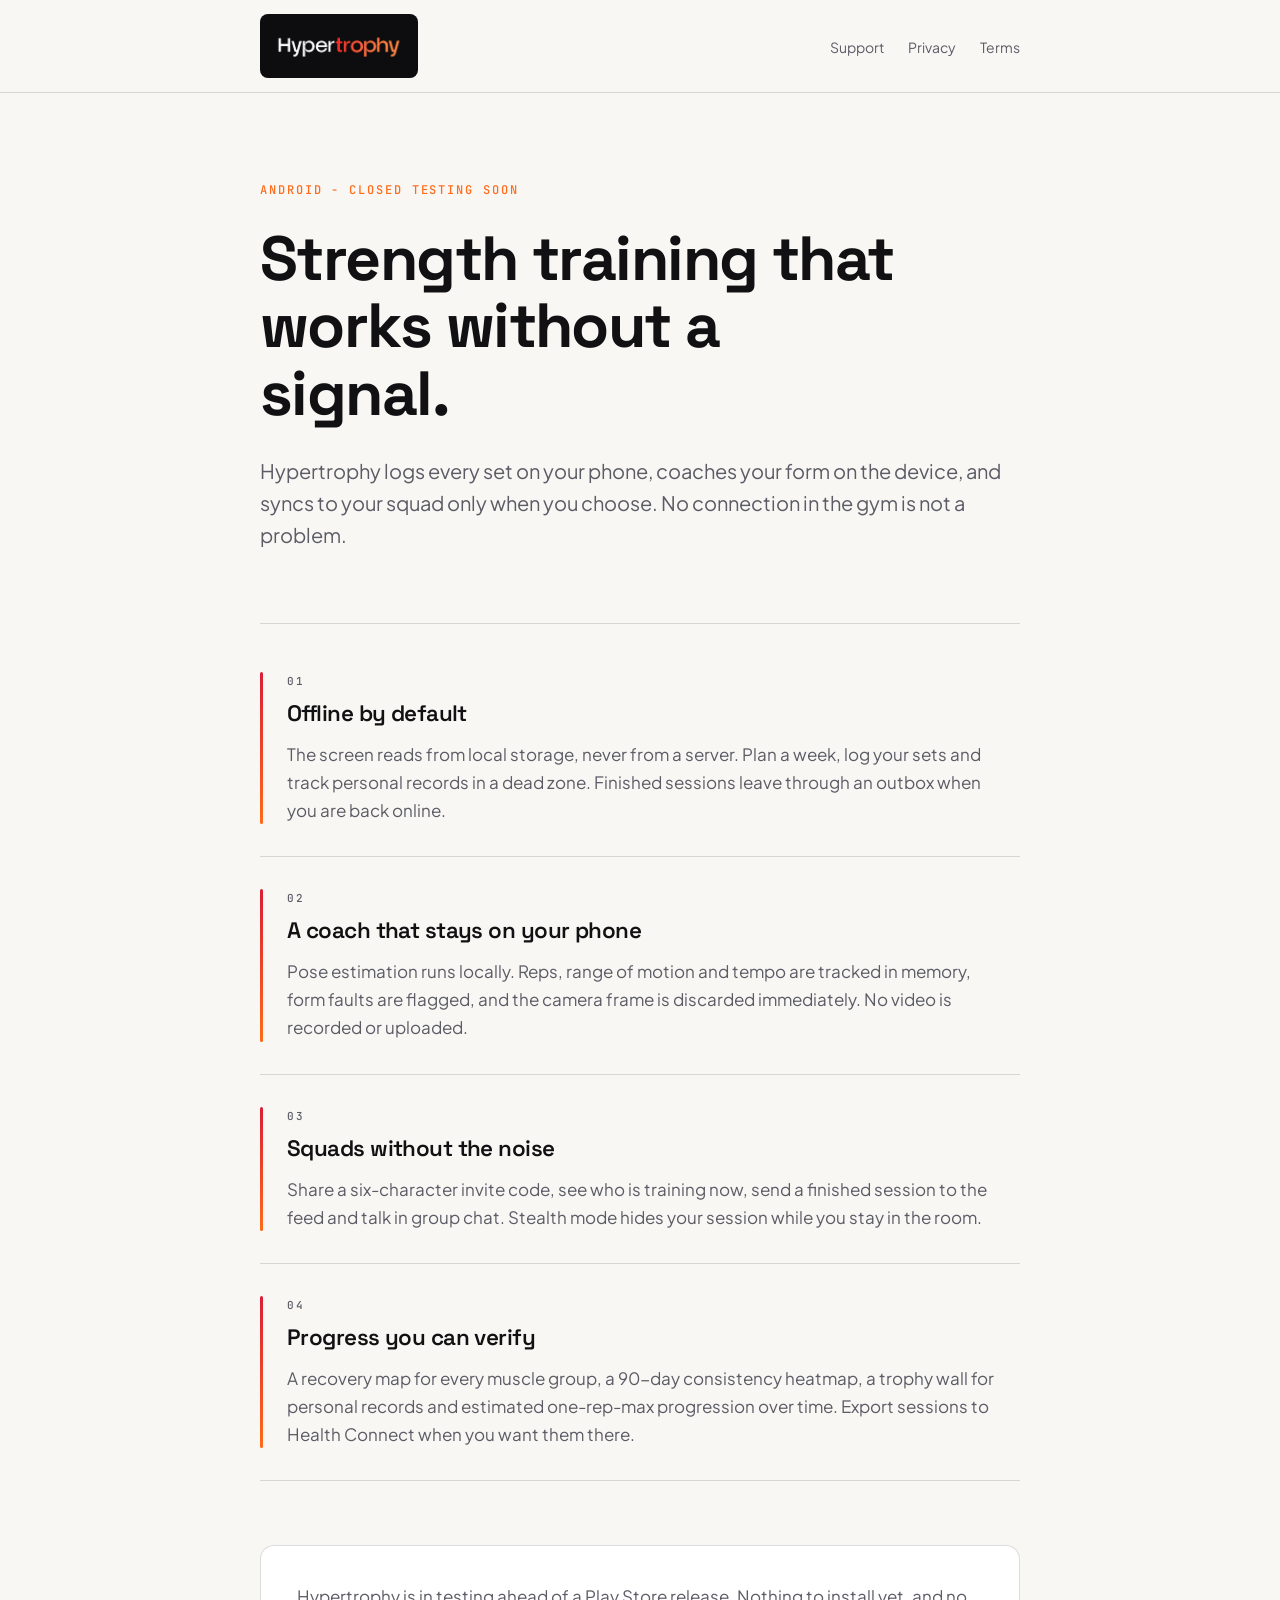
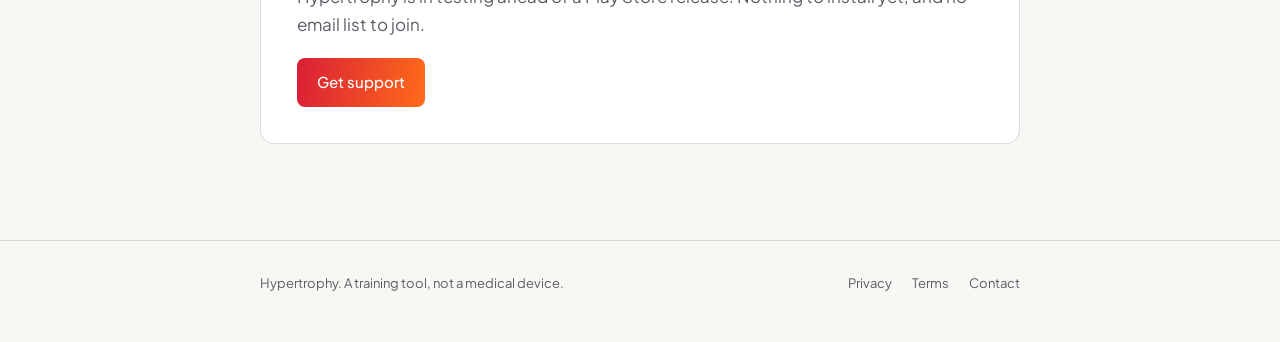
==== public/index.html @ 8bb5de23 "site: publish the public face of hypertrophy Plain static HTML and CSS with no build step, hosted on" ====
<!doctype html>
<html lang="en">
<head>
  <meta charset="utf-8">
  <meta name="viewport" content="width=device-width, initial-scale=1">
  <title>Hypertrophy - Strength training that works without a signal</title>
  <meta name="description" content="Offline-first strength training for Android. Log every set on your device, coach your form on-device, and sync to your squad only when you have a connection.">
  <meta name="theme-color" content="#0d0d0f" media="(prefers-color-scheme: dark)">
  <meta name="theme-color" content="#f8f7f4" media="(prefers-color-scheme: light)">
  <link rel="icon" href="assets/icon-512.png" type="image/png">
  <link rel="stylesheet" href="assets/site.css">
</head>
<body>
  <header class="site-header">
    <div class="wrap">
      <a class="logo" href="/" aria-label="Hypertrophy home">
        <img src="assets/wordmark.png" alt="Hypertrophy" width="150" height="50">
      </a>
      <nav class="site-nav" aria-label="Main">
        <ul>
          <li><a href="/support/">Support</a></li>
          <li><a href="/privacy/">Privacy</a></li>
          <li><a href="/terms/">Terms</a></li>
        </ul>
      </nav>
    </div>
  </header>

  <main class="wrap">
    <section class="hero">
      <p class="eyebrow">Android - closed testing soon</p>
      <h1>Strength training that works without a signal.</h1>
      <p class="lede">Hypertrophy logs every set on your phone, coaches your form on the device, and syncs to your squad only when you choose. No connection in the gym is not a problem.</p>
    </section>

    <section class="features" aria-label="What it does">
      <article class="feature">
        <div>
          <p class="eyebrow">01</p>
          <h2>Offline by default</h2>
          <p>The screen reads from local storage, never from a server. Plan a week, log your sets and track personal records in a dead zone. Finished sessions leave through an outbox when you are back online.</p>
        </div>
      </article>

      <article class="feature">
        <div>
          <p class="eyebrow">02</p>
          <h2>A coach that stays on your phone</h2>
          <p>Pose estimation runs locally. Reps, range of motion and tempo are tracked in memory, form faults are flagged, and the camera frame is discarded immediately. No video is recorded or uploaded.</p>
        </div>
      </article>

      <article class="feature">
        <div>
          <p class="eyebrow">03</p>
          <h2>Squads without the noise</h2>
          <p>Share a six-character invite code, see who is training now, send a finished session to the feed and talk in group chat. Stealth mode hides your session while you stay in the room.</p>
        </div>
      </article>

      <article class="feature">
        <div>
          <p class="eyebrow">04</p>
          <h2>Progress you can verify</h2>
          <p>A recovery map for every muscle group, a 90-day consistency heatmap, a trophy wall for personal records and estimated one-rep-max progression over time. Export sessions to Health Connect when you want them there.</p>
        </div>
      </article>
    </section>

    <section class="cta">
      <p>Hypertrophy is in testing ahead of a Play Store release. Nothing to install yet, and no email list to join.</p>
      <a class="button" href="/support/">Get support</a>
    </section>
  </main>

  <footer class="site-footer">
    <div class="wrap">
      <span>Hypertrophy. A training tool, not a medical device.</span>
      <ul>
        <li><a href="/privacy/">Privacy</a></li>
        <li><a href="/terms/">Terms</a></li>
        <li><a href="/support/">Contact</a></li>
      </ul>
    </div>
  </footer>
</body>
</html>
---- public/assets/site.css ----
@font-face {
  font-family: "Space Grotesk";
  src: url("fonts/space_grotesk_bold.ttf") format("truetype");
  font-weight: 700;
  font-style: normal;
  font-display: swap;
}

@font-face {
  font-family: "Space Grotesk";
  src: url("fonts/space_grotesk_semibold.ttf") format("truetype");
  font-weight: 600;
  font-style: normal;
  font-display: swap;
}

@font-face {
  font-family: "Plus Jakarta Sans";
  src: url("fonts/plus_jakarta_sans_regular.ttf") format("truetype");
  font-weight: 400;
  font-style: normal;
  font-display: swap;
}

@font-face {
  font-family: "Plus Jakarta Sans";
  src: url("fonts/plus_jakarta_sans_medium.ttf") format("truetype");
  font-weight: 500;
  font-style: normal;
  font-display: swap;
}

@font-face {
  font-family: "JetBrains Mono";
  src: url("fonts/jetbrains_mono_medium.ttf") format("truetype");
  font-weight: 500;
  font-style: normal;
  font-display: swap;
}

:root {
  color-scheme: dark;
  --canvas: #0d0d0f;
  --surface: #18181c;
  --elevated: #222228;
  --text: #f5f5f7;
  --muted: #9e9ea8;
  --crimson: #d91e36;
  --ember: #ff6b1a;
  --gold: #ffb800;
  --rule: rgba(245, 245, 247, 0.12);
  --soft: rgba(245, 245, 247, 0.04);
}

@media (prefers-color-scheme: light) {
  :root {
    color-scheme: light;
    --canvas: #f8f7f4;
    --surface: #ffffff;
    --elevated: #efece6;
    --text: #111114;
    --muted: #5c5c66;
    --rule: rgba(17, 17, 20, 0.14);
    --soft: rgba(17, 17, 20, 0.035);
  }
}

*,
*::before,
*::after {
  box-sizing: border-box;
}

html {
  -webkit-text-size-adjust: 100%;
}

body {
  margin: 0;
  background: var(--canvas);
  color: var(--text);
  font-family: "Plus Jakarta Sans", system-ui, sans-serif;
  font-size: 17px;
  line-height: 1.65;
  -webkit-font-smoothing: antialiased;
}

a {
  color: inherit;
  text-decoration-color: var(--ember);
  text-underline-offset: 4px;
}

a:hover {
  color: var(--ember);
}

:focus-visible {
  outline: 2px solid var(--ember);
  outline-offset: 4px;
  border-radius: 2px;
}

.wrap {
  width: min(100% - 48px, 760px);
  margin-inline: auto;
}

.site-header {
  border-bottom: 1px solid var(--rule);
}

.site-header .wrap {
  display: flex;
  align-items: center;
  justify-content: space-between;
  gap: 24px;
  min-height: 92px;
}

.logo {
  display: inline-flex;
  align-items: center;
  border-radius: 8px;
}

.logo img {
  display: block;
  width: 150px;
  height: auto;
}

/* The wordmark's "Hyper" is white. In light mode it sits on a dark tile. */
@media (prefers-color-scheme: light) {
  .logo {
    background: #0d0d0f;
    padding: 10px 14px;
  }

  .logo img {
    width: 130px;
  }
}

.site-nav ul {
  display: flex;
  gap: 24px;
  margin: 0;
  padding: 0;
  list-style: none;
}

.site-nav a {
  color: var(--muted);
  font-size: 14px;
  text-decoration: none;
}

.site-nav a:hover,
.site-nav a[aria-current="page"] {
  color: var(--text);
}

main {
  padding-block: 88px 96px;
}

.eyebrow {
  margin: 0 0 24px;
  color: var(--ember);
  font-family: "JetBrains Mono", monospace;
  font-size: 12px;
  font-weight: 500;
  letter-spacing: 0.16em;
  text-transform: uppercase;
}

h1,
h2,
h3 {
  font-family: "Space Grotesk", system-ui, sans-serif;
  color: var(--text);
  letter-spacing: -0.025em;
}

h1 {
  margin: 0 0 28px;
  font-size: clamp(2.4rem, 7vw, 3.9rem);
  font-weight: 700;
  line-height: 1.08;
  max-width: 16ch;
}

h2 {
  margin: 0 0 12px;
  font-size: 1.4rem;
  font-weight: 600;
  line-height: 1.25;
}

h3 {
  margin: 40px 0 8px;
  font-size: 1.05rem;
  font-weight: 600;
}

.lede {
  margin: 0;
  max-width: 58ch;
  color: var(--muted);
  font-size: clamp(1.05rem, 2.4vw, 1.25rem);
  line-height: 1.6;
}

.hero {
  padding-bottom: 72px;
  border-bottom: 1px solid var(--rule);
}

.features {
  display: grid;
  gap: 0;
  padding-top: 16px;
}

.feature {
  display: grid;
  grid-template-columns: 3px 1fr;
  gap: 24px;
  padding-block: 32px;
  border-bottom: 1px solid var(--rule);
}

.feature::before {
  content: "";
  display: block;
  width: 3px;
  border-radius: 3px;
  background: linear-gradient(180deg, var(--crimson), var(--ember));
}

.feature p {
  margin: 0;
  max-width: 60ch;
  color: var(--muted);
}

.feature .eyebrow {
  margin-bottom: 10px;
  color: var(--muted);
  font-size: 11px;
}

.cta {
  margin-top: 64px;
  padding: 36px;
  background: var(--surface);
  border: 1px solid var(--rule);
  border-radius: 14px;
}

.cta p {
  margin: 0 0 20px;
  color: var(--muted);
}

.button {
  display: inline-block;
  padding: 12px 20px;
  border-radius: 8px;
  background: linear-gradient(100deg, var(--crimson), var(--ember));
  color: #ffffff;
  font-weight: 500;
  font-size: 15px;
  text-decoration: none;
}

.button:hover {
  color: #ffffff;
  filter: brightness(1.1);
}

.prose {
  max-width: 66ch;
}

.prose h1 {
  font-size: clamp(2rem, 5vw, 2.8rem);
  max-width: 20ch;
}

.prose h2 {
  margin-top: 52px;
  padding-top: 4px;
}

.prose p,
.prose ul {
  color: var(--muted);
}

.prose li {
  margin-bottom: 8px;
}

.prose strong {
  color: var(--text);
  font-weight: 600;
}

.prose table {
  width: 100%;
  border-collapse: collapse;
  margin-block: 24px;
  font-size: 15px;
}

.prose th,
.prose td {
  padding: 12px 14px;
  border-bottom: 1px solid var(--rule);
  text-align: left;
  vertical-align: top;
}

.prose th {
  color: var(--text);
  font-weight: 600;
}

.prose td {
  color: var(--muted);
}

.notice {
  margin-bottom: 48px;
  padding: 16px 20px;
  background: var(--surface);
  border-left: 3px solid var(--gold);
  border-radius: 0 8px 8px 0;
  font-size: 14px;
  color: var(--muted);
}

.notice strong {
  color: var(--gold);
}

.site-footer {
  border-top: 1px solid var(--rule);
  padding-block: 32px 48px;
}

.site-footer .wrap {
  display: flex;
  flex-wrap: wrap;
  justify-content: space-between;
  gap: 12px;
  color: var(--muted);
  font-size: 13px;
}

.site-footer ul {
  display: flex;
  flex-wrap: wrap;
  gap: 20px;
  margin: 0;
  padding: 0;
  list-style: none;
}

.site-footer a {
  color: var(--muted);
  text-decoration: none;
}

.site-footer a:hover {
  color: var(--text);
}

@media (max-width: 640px) {
  .site-header .wrap {
    align-items: flex-start;
    flex-direction: column;
    gap: 16px;
    padding-block: 20px;
  }

  .site-nav ul {
    gap: 18px;
  }

  main {
    padding-block: 56px 64px;
  }

  .hero {
    padding-bottom: 48px;
  }

  .prose table {
    display: block;
    overflow-x: auto;
  }
}

@media (prefers-reduced-motion: reduce) {
  *,
  *::before,
  *::after {
    scroll-behavior: auto !important;
    transition-duration: 0.01ms !important;
  }
}
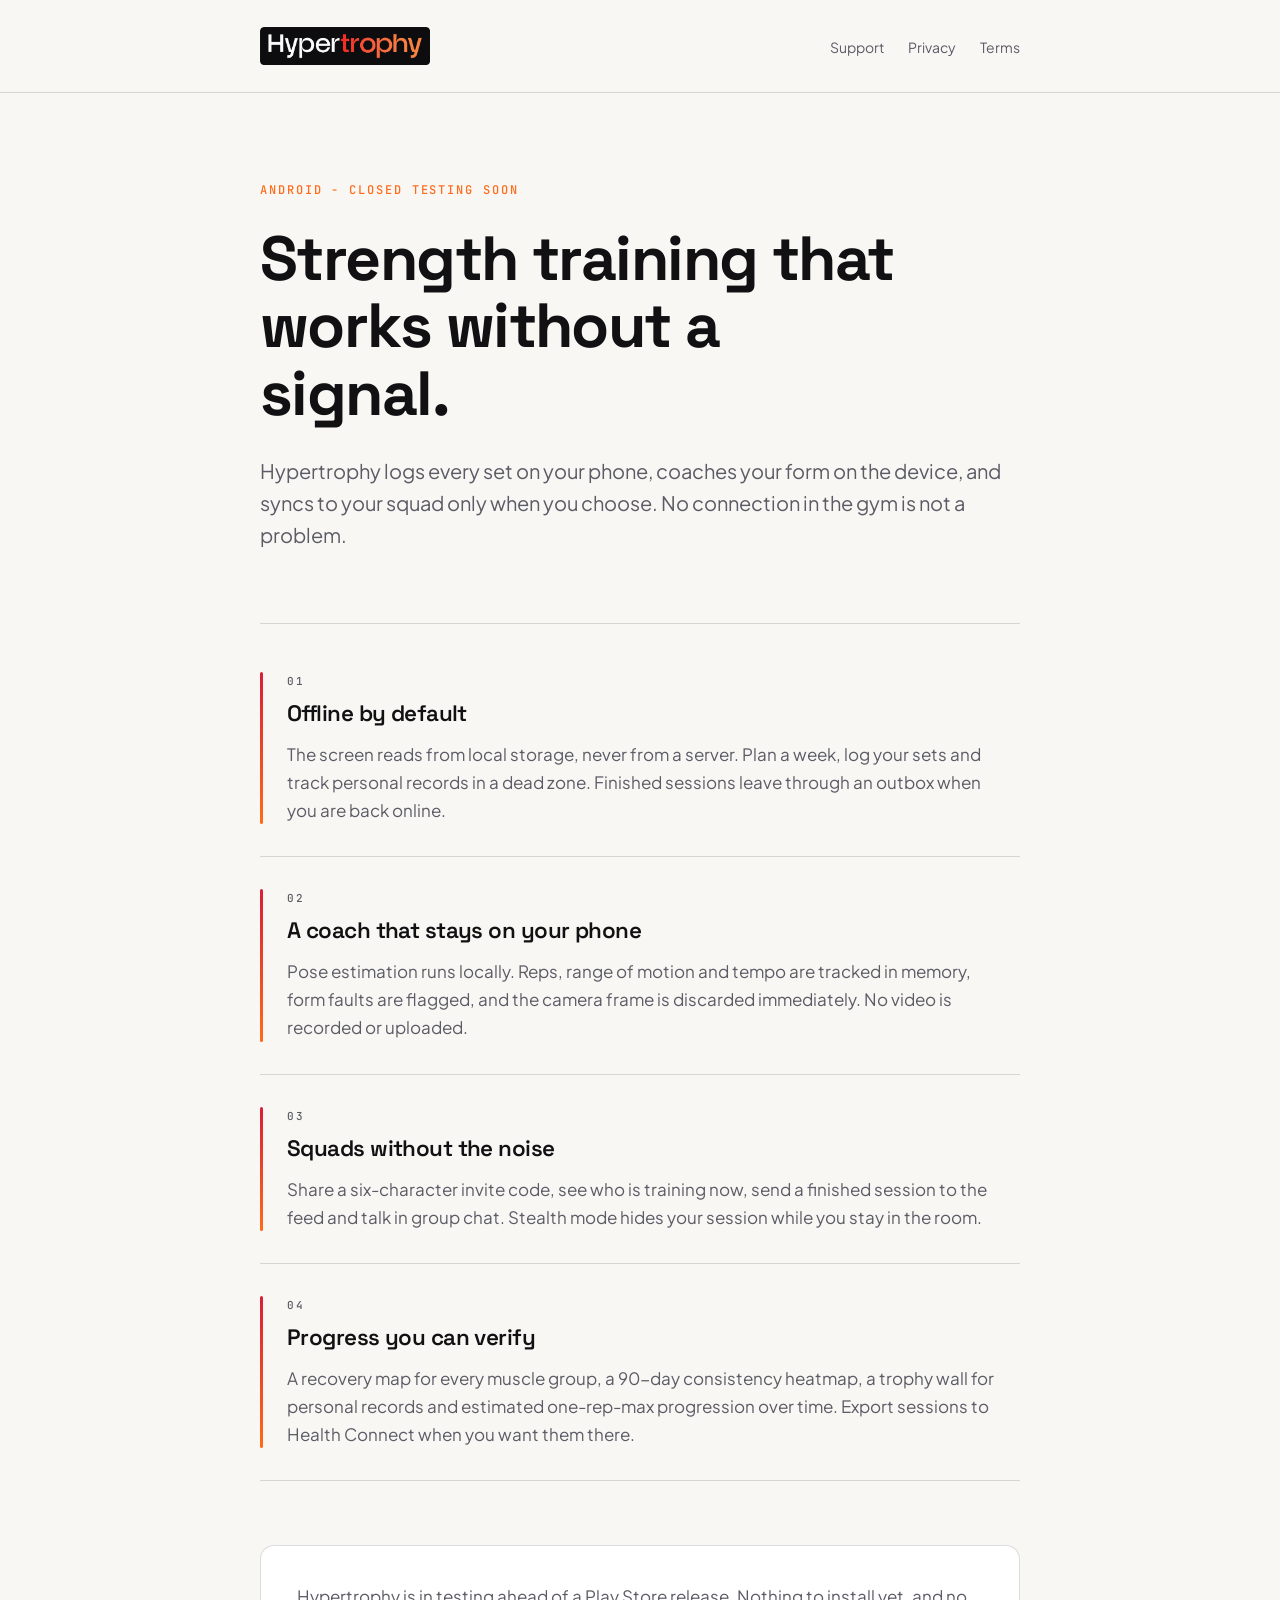
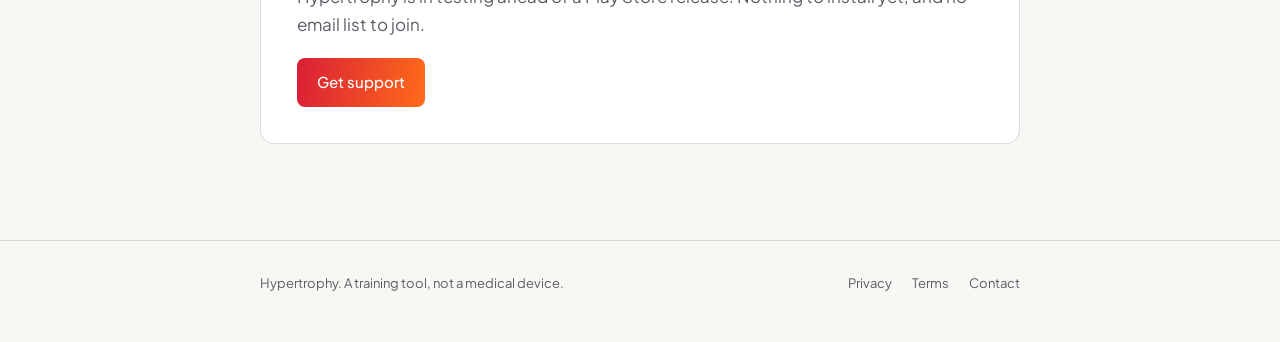
==== commit 0c910d0d: "site: use the self-contained tiled wordmark The dark tile is baked into the PNG, so the CSS wrapper " ====
--- a/public/index.html
+++ b/public/index.html
@@ -14,7 +14,7 @@
   <header class="site-header">
     <div class="wrap">
       <a class="logo" href="/" aria-label="Hypertrophy home">
-        <img src="assets/wordmark.png" alt="Hypertrophy" width="150" height="50">
+        <img src="assets/wordmark.png" alt="Hypertrophy" width="170" height="37">
       </a>
       <nav class="site-nav" aria-label="Main">
         <ul>
--- a/public/assets/site.css
+++ b/public/assets/site.css
@@ -121,25 +121,12 @@
 .logo {
   display: inline-flex;
   align-items: center;
-  border-radius: 8px;
 }
 
 .logo img {
   display: block;
-  width: 150px;
+  width: 170px;
   height: auto;
-}
-
-/* The wordmark's "Hyper" is white. In light mode it sits on a dark tile. */
-@media (prefers-color-scheme: light) {
-  .logo {
-    background: #0d0d0f;
-    padding: 10px 14px;
-  }
-
-  .logo img {
-    width: 130px;
-  }
 }
 
 .site-nav ul {
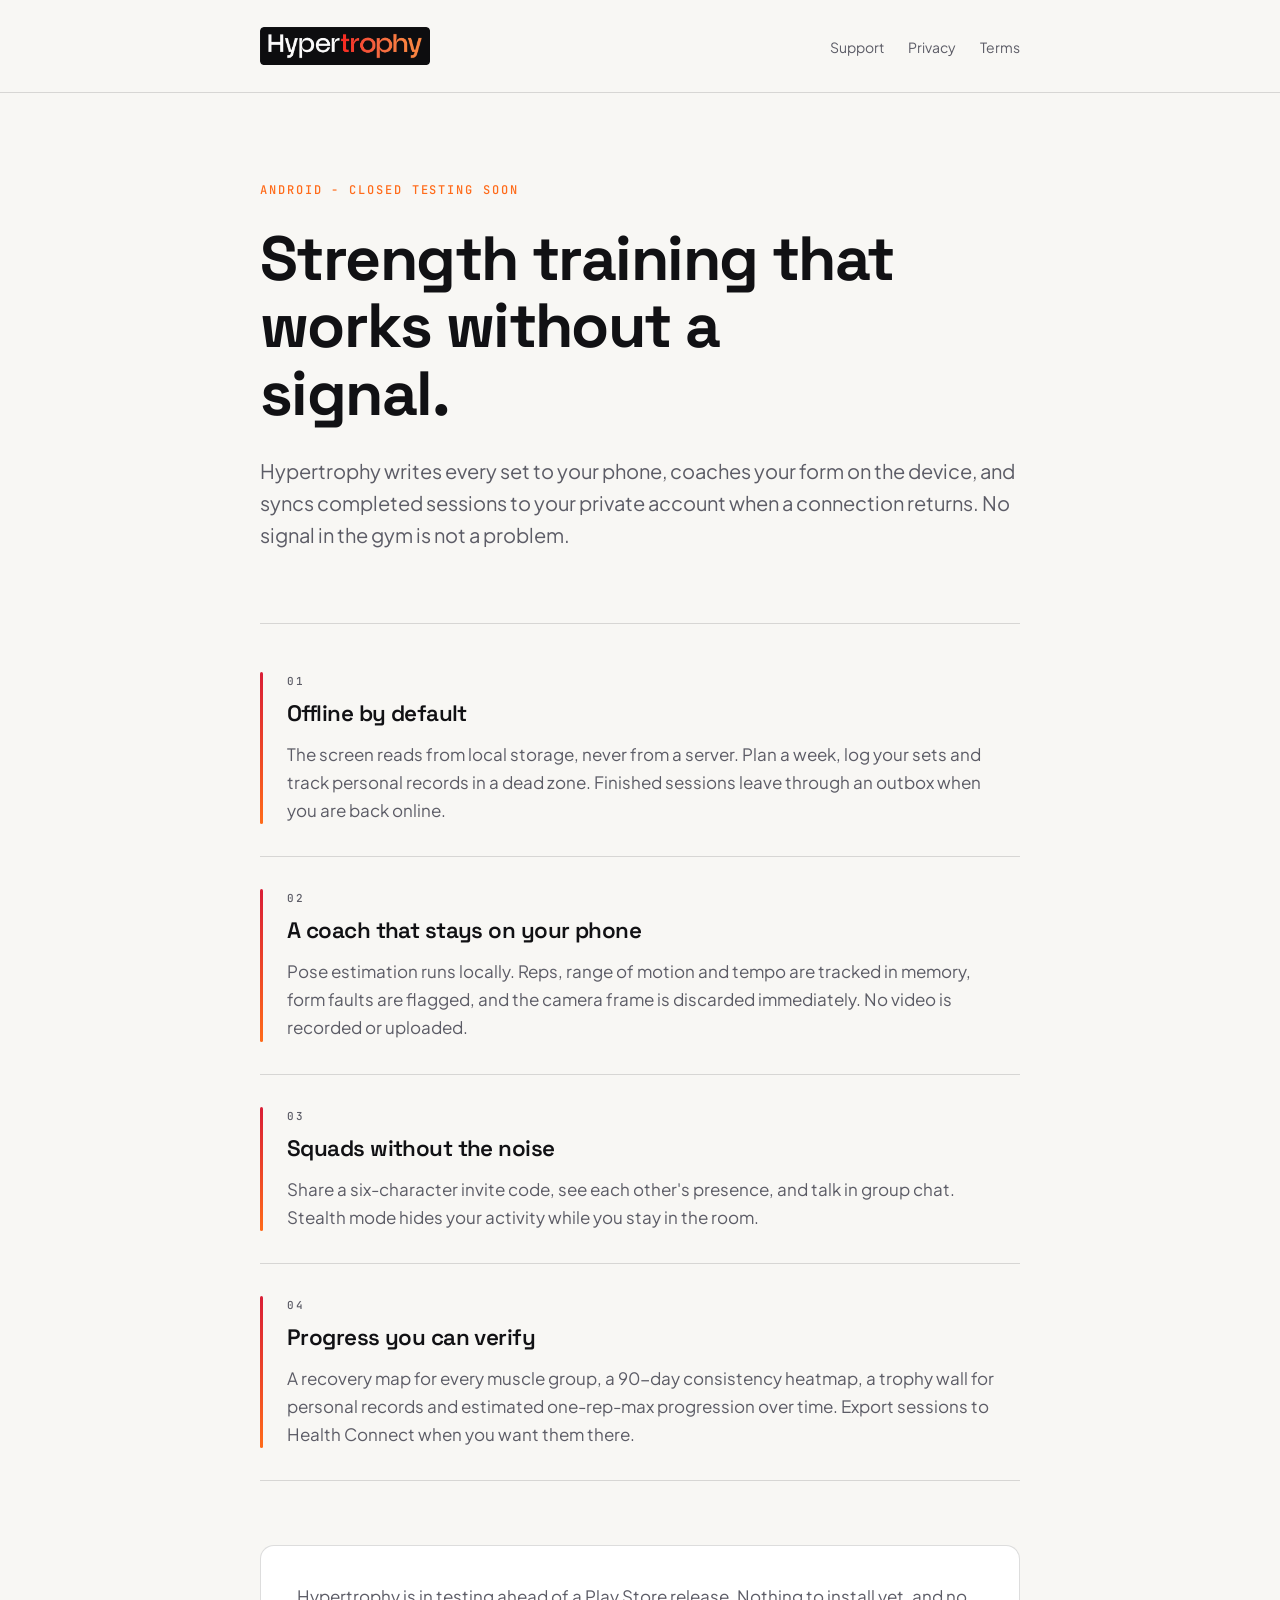
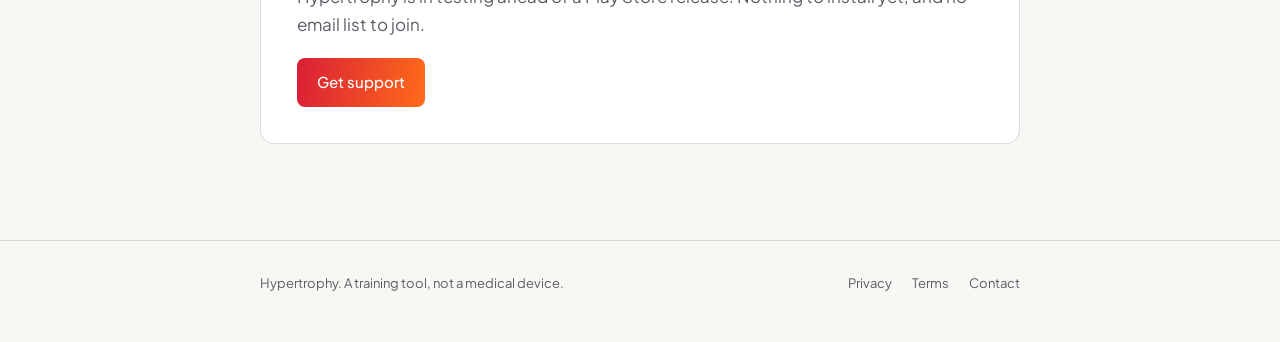
==== commit c788a9a8: "site: align legal pages with required accounts" ====
--- a/public/index.html
+++ b/public/index.html
@@ -30,7 +30,7 @@
     <section class="hero">
       <p class="eyebrow">Android - closed testing soon</p>
       <h1>Strength training that works without a signal.</h1>
-      <p class="lede">Hypertrophy logs every set on your phone, coaches your form on the device, and syncs to your squad only when you choose. No connection in the gym is not a problem.</p>
+      <p class="lede">Hypertrophy writes every set to your phone, coaches your form on the device, and syncs completed sessions to your private account when a connection returns. No signal in the gym is not a problem.</p>
     </section>
 
     <section class="features" aria-label="What it does">
@@ -54,7 +54,7 @@
         <div>
           <p class="eyebrow">03</p>
           <h2>Squads without the noise</h2>
-          <p>Share a six-character invite code, see who is training now, send a finished session to the feed and talk in group chat. Stealth mode hides your session while you stay in the room.</p>
+          <p>Share a six-character invite code, see each other's presence, and talk in group chat. Stealth mode hides your activity while you stay in the room.</p>
         </div>
       </article>
 
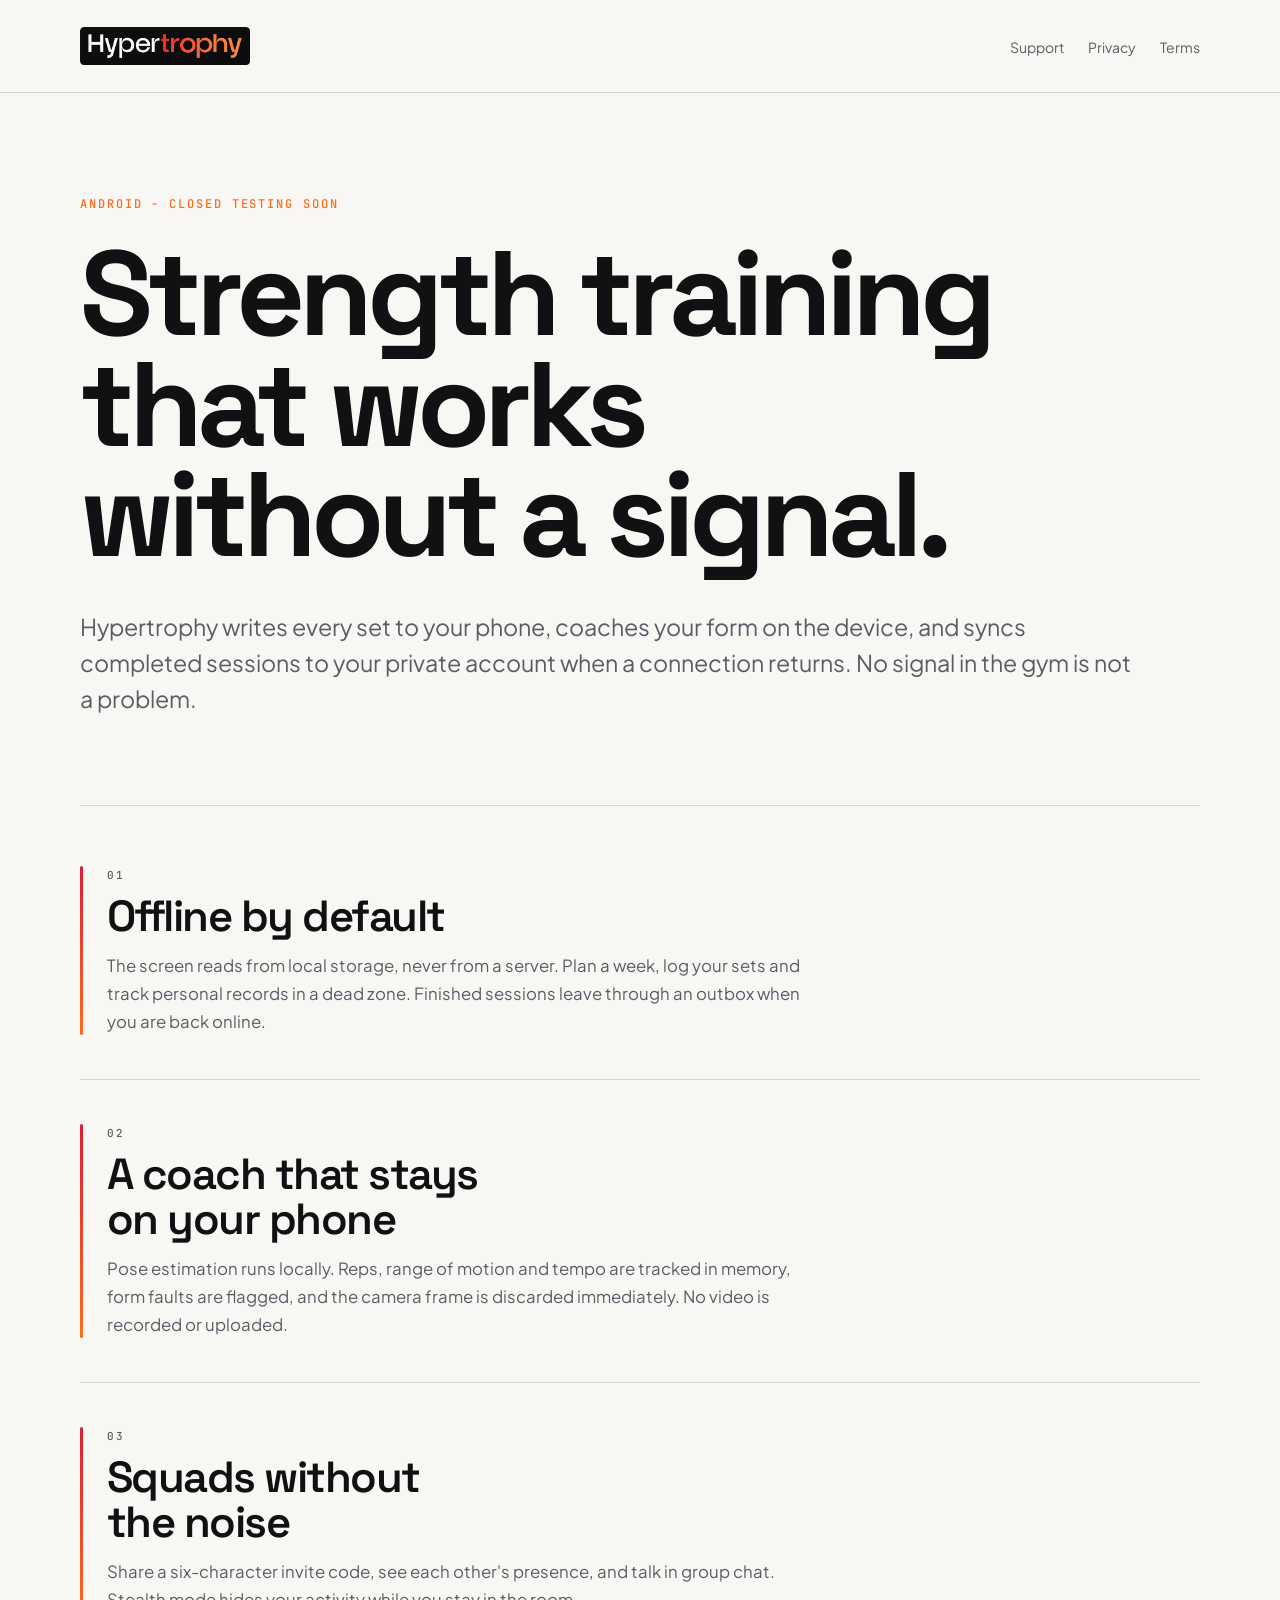
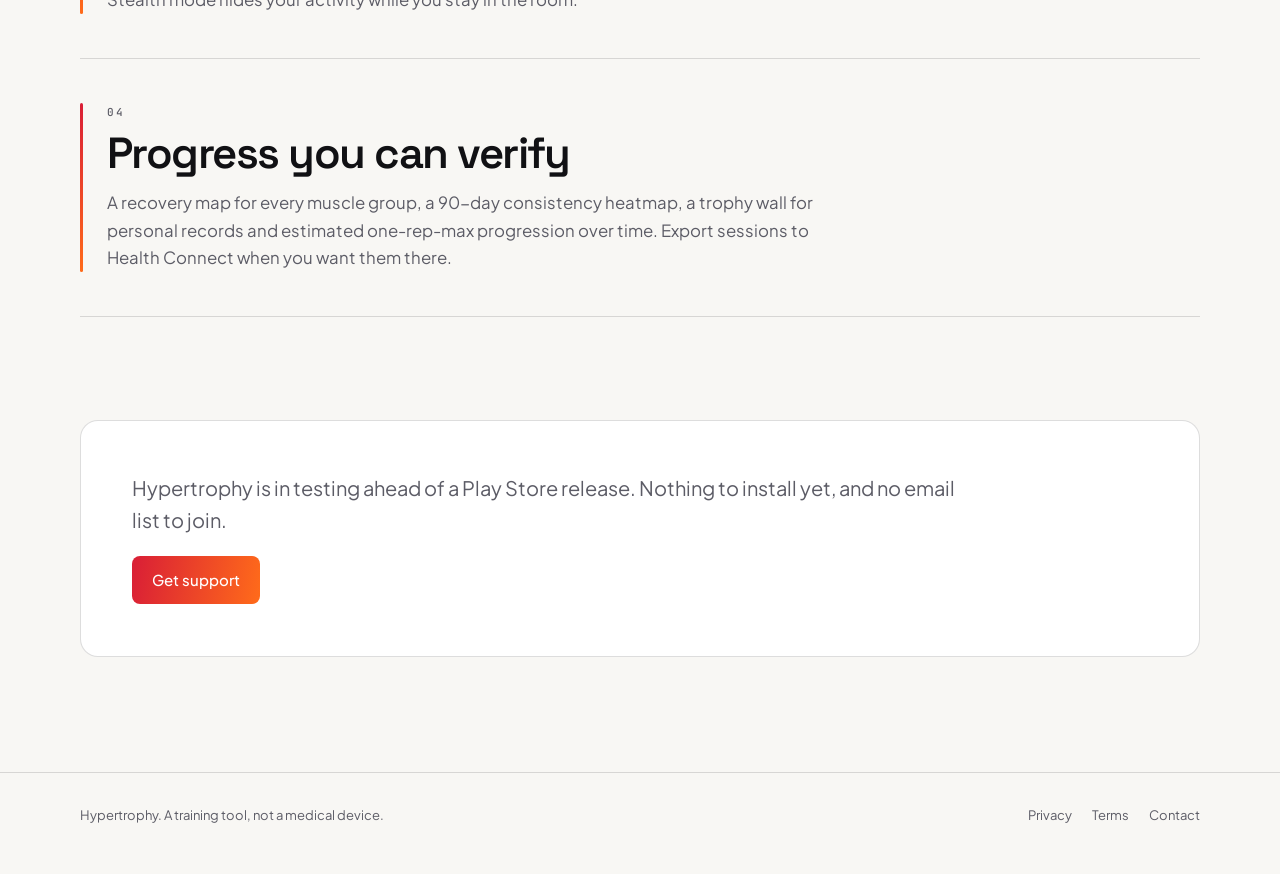
==== commit c47c6ac0: "site: scale up the landing typography" ====
--- a/public/index.html
+++ b/public/index.html
@@ -4,13 +4,13 @@
   <meta charset="utf-8">
   <meta name="viewport" content="width=device-width, initial-scale=1">
   <title>Hypertrophy - Strength training that works without a signal</title>
-  <meta name="description" content="Offline-first strength training for Android. Log every set on your device, coach your form on-device, and sync to your squad only when you have a connection.">
+  <meta name="description" content="Offline-first strength training for Android. Log every set on your device, coach your form on-device, and sync completed sessions to your private account when a connection returns.">
   <meta name="theme-color" content="#0d0d0f" media="(prefers-color-scheme: dark)">
   <meta name="theme-color" content="#f8f7f4" media="(prefers-color-scheme: light)">
   <link rel="icon" href="assets/icon-512.png" type="image/png">
   <link rel="stylesheet" href="assets/site.css">
 </head>
-<body>
+<body class="landing">
   <header class="site-header">
     <div class="wrap">
       <a class="logo" href="/" aria-label="Hypertrophy home">
--- a/public/assets/site.css
+++ b/public/assets/site.css
@@ -101,9 +101,18 @@
   border-radius: 2px;
 }
 
+::selection {
+  background: var(--crimson);
+  color: #ffffff;
+}
+
 .wrap {
   width: min(100% - 48px, 760px);
   margin-inline: auto;
+}
+
+.landing .wrap {
+  width: min(100% - 48px, 1120px);
 }
 
 .site-header {
@@ -150,6 +159,10 @@
 
 main {
   padding-block: 88px 96px;
+}
+
+.landing main {
+  padding-block: clamp(64px, 8vw, 112px) clamp(72px, 9vw, 120px);
 }
 
 .eyebrow {
@@ -178,6 +191,15 @@
   max-width: 16ch;
 }
 
+.hero h1 {
+  margin-bottom: clamp(28px, 3vw, 40px);
+  font-size: clamp(3.2rem, 9.5vw, 7.5rem);
+  line-height: 0.92;
+  letter-spacing: -0.05em;
+  max-width: 17ch;
+  text-wrap: balance;
+}
+
 h2 {
   margin: 0 0 12px;
   font-size: 1.4rem;
@@ -193,14 +215,14 @@
 
 .lede {
   margin: 0;
-  max-width: 58ch;
-  color: var(--muted);
-  font-size: clamp(1.05rem, 2.4vw, 1.25rem);
-  line-height: 1.6;
+  max-width: 62ch;
+  color: var(--muted);
+  font-size: clamp(1.1rem, 2.2vw, 1.45rem);
+  line-height: 1.55;
 }
 
 .hero {
-  padding-bottom: 72px;
+  padding-bottom: clamp(56px, 7vw, 88px);
   border-bottom: 1px solid var(--rule);
 }
 
@@ -214,7 +236,7 @@
   display: grid;
   grid-template-columns: 3px 1fr;
   gap: 24px;
-  padding-block: 32px;
+  padding-block: clamp(28px, 3.5vw, 44px);
   border-bottom: 1px solid var(--rule);
 }
 
@@ -226,10 +248,21 @@
   background: linear-gradient(180deg, var(--crimson), var(--ember));
 }
 
+.feature h2 {
+  margin-bottom: 14px;
+  font-size: clamp(1.75rem, 3.4vw, 2.75rem);
+  line-height: 1.02;
+  letter-spacing: -0.035em;
+  max-width: 18ch;
+  text-wrap: balance;
+}
+
 .feature p {
   margin: 0;
   max-width: 60ch;
   color: var(--muted);
+  font-size: 1.05rem;
+  line-height: 1.65;
 }
 
 .feature .eyebrow {
@@ -239,16 +272,19 @@
 }
 
 .cta {
-  margin-top: 64px;
-  padding: 36px;
+  margin-top: clamp(64px, 8vw, 112px);
+  padding: clamp(28px, 4vw, 56px);
   background: var(--surface);
   border: 1px solid var(--rule);
-  border-radius: 14px;
+  border-radius: 18px;
 }
 
 .cta p {
   margin: 0 0 20px;
-  color: var(--muted);
+  max-width: 56ch;
+  color: var(--muted);
+  font-size: clamp(1.05rem, 1.6vw, 1.25rem);
+  line-height: 1.6;
 }
 
 .button {
@@ -381,6 +417,10 @@
     padding-block: 56px 64px;
   }
 
+  .landing main {
+    padding-block: 56px 64px;
+  }
+
   .hero {
     padding-bottom: 48px;
   }
